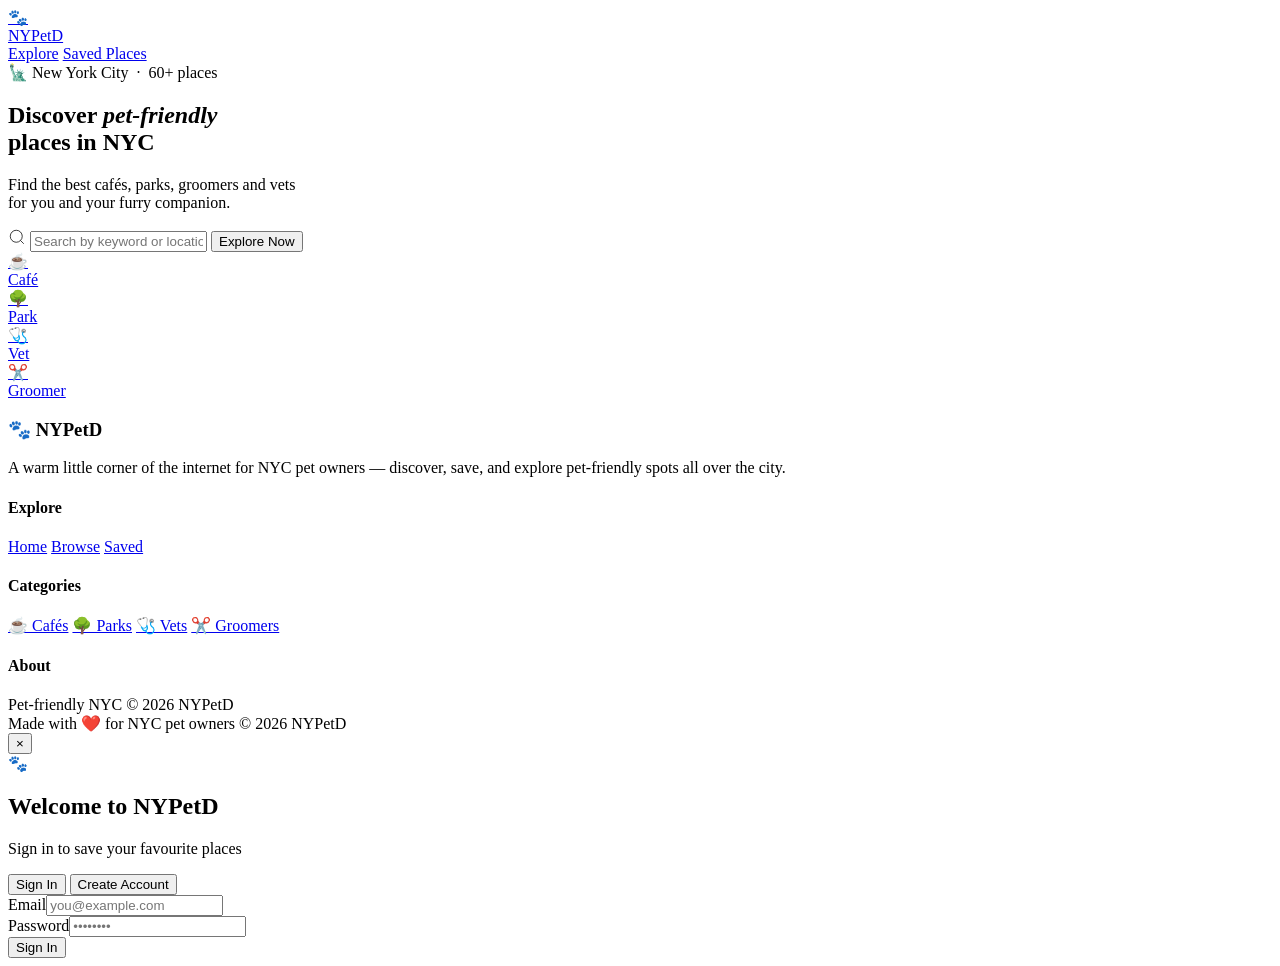
==== index.html @ 4661928f "Add files via upload" ====
<!DOCTYPE html>
<html lang="en">
<head>
  <meta charset="UTF-8"/>
  <meta name="viewport" content="width=device-width, initial-scale=1.0"/>
  <title>NYPetD — Pet-Friendly NYC</title>
  <link rel="stylesheet" href="css/style.css"/>
</head>
<body>

<!-- NAV -->
<nav class="site-nav">
  <div class="nav-inner">
    <a href="index.html" class="nav-logo">
      <div class="nav-logo-icon">🐾</div>
      NYPetD
    </a>
    <div class="nav-links">
      <a href="browse.html" class="nav-link">Explore</a>
      <a href="saved.html"  class="nav-link">Saved Places</a>
      <div id="navRight"></div>
    </div>
  </div>
</nav>

<!-- HERO -->
<section class="home-hero">
  <div class="hero-bg"></div>
  <div class="hero-orb orb-1"></div>
  <div class="hero-orb orb-2"></div>
  <div class="hero-orb orb-3"></div>

  <div class="hero-content">
    <div class="hero-badge">🗽 New York City &nbsp;·&nbsp; 60+ places</div>

    <h1 class="hero-title">
      Discover <em>pet-friendly</em><br>places in NYC
    </h1>

    <p class="hero-sub">
      Find the best cafés, parks, groomers and vets<br>
      for you and your furry companion.
    </p>

    <form class="hero-search" onsubmit="goSearch(event)">
      <svg width="18" height="18" fill="none" stroke="currentColor" viewBox="0 0 24 24">
        <circle cx="11" cy="11" r="8"/><line x1="21" y1="21" x2="16.65" y2="16.65"/>
      </svg>
      <input class="hero-search-input" id="heroQ" type="text" placeholder="Search by keyword or location…" autocomplete="off"/>
      <button type="submit" class="hero-search-btn">Explore Now</button>
    </form>

    <!-- Category cards -->
    <div class="cat-grid">
      <a href="browse.html?category=Cafe" class="cat-card cat-cafe">
        <div class="cat-icon-wrap">☕</div>
        <span class="cat-label">Café</span>
      </a>
      <a href="browse.html?category=Park" class="cat-card cat-park">
        <div class="cat-icon-wrap">🌳</div>
        <span class="cat-label">Park</span>
      </a>
      <a href="browse.html?category=Vet" class="cat-card cat-vet">
        <div class="cat-icon-wrap">🩺</div>
        <span class="cat-label">Vet</span>
      </a>
      <a href="browse.html?category=Groomer" class="cat-card cat-groomer">
        <div class="cat-icon-wrap">✂️</div>
        <span class="cat-label">Groomer</span>
      </a>
    </div>
  </div>
</section>

<!-- FOOTER -->
<footer class="site-footer">
  <div class="footer-inner">
    <div class="footer-brand">
      <h3>🐾 NYPetD</h3>
      <p>A warm little corner of the internet for NYC pet owners — discover, save, and explore pet-friendly spots all over the city.</p>
    </div>
    <div class="footer-col">
      <h4>Explore</h4>
      <a href="index.html">Home</a>
      <a href="browse.html">Browse</a>
      <a href="saved.html">Saved</a>
    </div>
    <div class="footer-col">
      <h4>Categories</h4>
      <a href="browse.html?category=Cafe">☕ Cafés</a>
      <a href="browse.html?category=Park">🌳 Parks</a>
      <a href="browse.html?category=Vet">🩺 Vets</a>
      <a href="browse.html?category=Groomer">✂️ Groomers</a>
    </div>
    <div class="footer-col">
      <h4>About</h4>
      <span>Pet-friendly NYC</span>
      <span>© 2026 NYPetD</span>
    </div>
  </div>
  <div class="footer-bottom">
    <span>Made with ❤️ for NYC pet owners</span>
    <span>© 2026 NYPetD</span>
  </div>
</footer>

<!-- AUTH MODAL -->
<div class="modal-bg" id="authModal">
  <div class="modal-box">
    <button class="modal-x" onclick="closeModal()">×</button>
    <div class="modal-top">
      <div class="modal-emoji">🐾</div>
      <h2>Welcome to NYPetD</h2>
      <p>Sign in to save your favourite places</p>
    </div>
    <div class="tab-row">
      <button class="tab-btn active" data-tab="login">Sign In</button>
      <button class="tab-btn" data-tab="reg">Create Account</button>
    </div>
    <div id="loginForm" class="tab-form">
      <div class="form-f"><label>Email</label><input type="email" id="lEmail" placeholder="you@example.com"/></div>
      <div class="form-f"><label>Password</label><input type="password" id="lPass" placeholder="••••••••"/></div>
      <button class="form-sub" id="loginBtn">Sign In</button>
      <div class="form-err" id="lErr"></div>
    </div>
    <div id="regForm" class="tab-form" style="display:none">
      <div class="form-f"><label>Username</label><input type="text" id="rUser" placeholder="PupParent42"/></div>
      <div class="form-f"><label>Email</label><input type="email" id="rEmail" placeholder="you@example.com"/></div>
      <div class="form-f"><label>Password</label><input type="password" id="rPass" placeholder="Min. 6 characters"/></div>
      <button class="form-sub" id="regBtn">Create Account</button>
      <div class="form-err" id="rErr"></div>
    </div>
  </div>
</div>

<script src="js/data.js"></script>
<script src="js/demo-api.js"></script>
<script src="js/utils.js"></script>
<script>
function goSearch(e) {
  e.preventDefault();
  const q = document.getElementById('heroQ').value.trim();
  location.href = 'browse.html' + (q ? '?search=' + encodeURIComponent(q) : '');
}
</script>
</body>
</html>
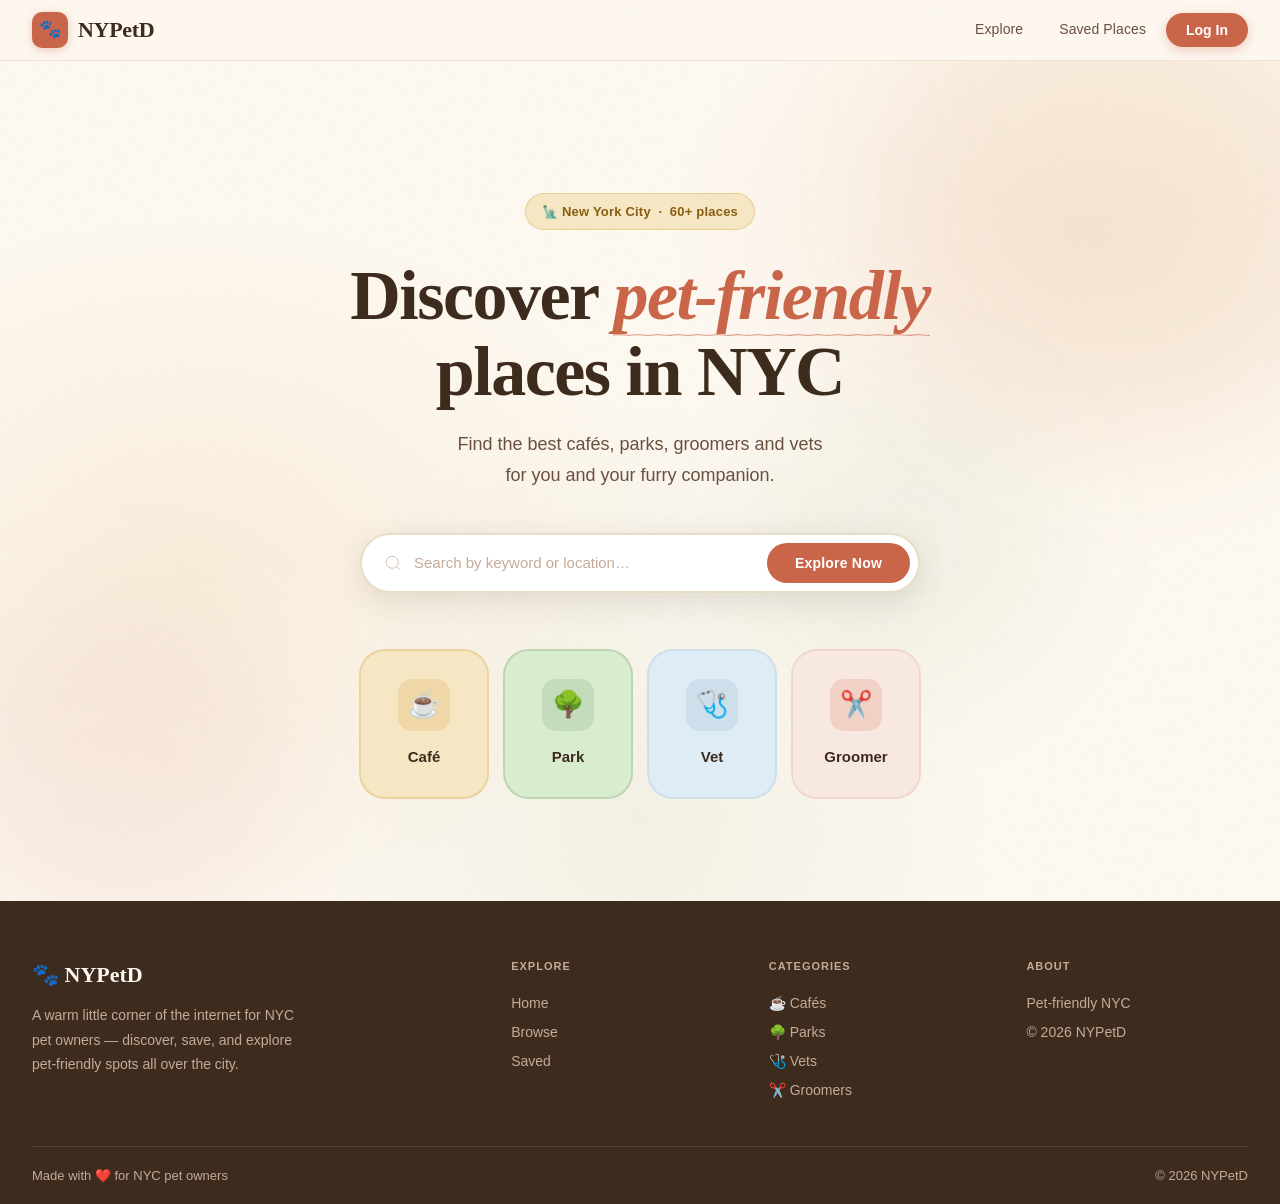
==== commit fba9259b: "Add files via upload" ====
--- a/index.html
+++ b/index.html
@@ -4,7 +4,7 @@
   <meta charset="UTF-8"/>
   <meta name="viewport" content="width=device-width, initial-scale=1.0"/>
   <title>NYPetD — Pet-Friendly NYC</title>
-  <link rel="stylesheet" href="css/style.css"/>
+  <link rel="stylesheet" href="style.css"/>
 </head>
 <body>
 
@@ -133,9 +133,9 @@
   </div>
 </div>
 
-<script src="js/data.js"></script>
-<script src="js/demo-api.js"></script>
-<script src="js/utils.js"></script>
+<script src="data.js"></script>
+<script src="demo-api.js"></script>
+<script src="utils.js"></script>
 <script>
 function goSearch(e) {
   e.preventDefault();
--- a/style.css
+++ b/style.css
@@ -0,0 +1,1265 @@
+@import url('https://fonts.googleapis.com/css2?family=Playfair+Display:ital,wght@0,500;0,700;0,900;1,500;1,700&family=Jost:wght@300;400;500;600&display=swap');
+
+/* ═══════════════════════════════════════════════════════════════
+   DESIGN TOKENS — Warm Autumn Café palette
+   ═══════════════════════════════════════════════════════════════ */
+:root {
+  /* Core palette */
+  --cream:       #fdf8f0;
+  --cream-2:     #f9f1e3;
+  --cream-3:     #f2e8d5;
+  --parchment:   #e8dcc8;
+
+  --terracotta:  #c9664a;
+  --terra-light: #e8896e;
+  --terra-muted: #d4876d;
+  --terra-dark:  #a34f38;
+
+  --moss:        #6b8f5e;
+  --moss-light:  #8aaa7c;
+  --moss-muted:  #a8c49c;
+  --moss-pale:   #d8ecd0;
+
+  --honey:       #d4922a;
+  --honey-pale:  #f5e6c4;
+
+  --blush:       #e8b4a4;
+  --blush-pale:  #f7e8e2;
+
+  --sky-warm:    #a8c4d4;
+  --sky-pale:    #deedf5;
+
+  --bark:        #3d2c1e;
+  --bark-mid:    #6b5040;
+  --bark-soft:   #9a7a68;
+  --bark-muted:  #c4aa98;
+
+  /* Semantic */
+  --bg:          #fdf6ee;
+  --bg-raised:   #ffffff;
+  --bg-sidebar:  var(--cream-2);
+  --border:      var(--parchment);
+  --border-soft: #ede4d4;
+  --text-1:      var(--bark);
+  --text-2:      var(--bark-mid);
+  --text-3:      var(--bark-soft);
+  --text-4:      var(--bark-muted);
+  --accent:      #e8a87c;
+  --accent-lt:   var(--terra-light);
+
+  /* Shadows — warm tinted */
+  --shadow-xs: 0 1px 3px rgba(61,44,30,0.06);
+  --shadow-sm: 0 3px 12px rgba(61,44,30,0.08);
+  --shadow-md: 0 8px 32px rgba(61,44,30,0.12);
+  --shadow-lg: 0 20px 60px rgba(61,44,30,0.15);
+  --shadow-inset: inset 0 1px 4px rgba(61,44,30,0.06);
+
+  /* Radius */
+  --r-xs:   6px;
+  --r-sm:   12px;
+  --r-md:   18px;
+  --r-lg:   26px;
+  --r-xl:   36px;
+  --r-pill: 999px;
+}
+
+/* ═══════════════════════════════════════════════════════════════
+   BASE
+   ═══════════════════════════════════════════════════════════════ */
+*, *::before, *::after { box-sizing: border-box; margin: 0; padding: 0; }
+html { scroll-behavior: smooth; -webkit-font-smoothing: antialiased; }
+
+body {
+  font-family: 'Jost', sans-serif;
+  background: var(--cream);
+  color: var(--text-1);
+  line-height: 1.65;
+  min-height: 100vh;
+  /* Subtle warm noise texture */
+  background-image:
+    url("data:image/svg+xml,%3Csvg viewBox='0 0 256 256' xmlns='http://www.w3.org/2000/svg'%3E%3Cfilter id='noise'%3E%3CfeTurbulence type='fractalNoise' baseFrequency='0.9' numOctaves='4' stitchTiles='stitch'/%3E%3CfeColorMatrix type='saturate' values='0'/%3E%3C/filter%3E%3Crect width='100%25' height='100%25' filter='url(%23noise)' opacity='0.025'/%3E%3C/svg%3E");
+}
+
+a { text-decoration: none; color: inherit; }
+button { font-family: 'Jost', sans-serif; cursor: pointer; }
+img { display: block; max-width: 100%; }
+
+/* ═══════════════════════════════════════════════════════════════
+   NAVIGATION
+   ═══════════════════════════════════════════════════════════════ */
+.site-nav {
+  position: sticky;
+  top: 0;
+  z-index: 200;
+  background: rgba(253,248,240,0.88);
+  backdrop-filter: blur(20px) saturate(1.4);
+  border-bottom: 1.5px solid var(--border-soft);
+  padding: 0 32px;
+}
+
+.nav-inner {
+  max-width: 1320px;
+  margin: 0 auto;
+  height: 60px;
+  display: flex;
+  align-items: center;
+  justify-content: space-between;
+}
+
+.nav-logo {
+  display: flex;
+  align-items: center;
+  gap: 10px;
+  font-family: 'Playfair Display', serif;
+  font-size: 22px;
+  font-weight: 700;
+  color: var(--bark);
+  letter-spacing: -0.3px;
+}
+
+.nav-logo-icon {
+  width: 36px; height: 36px;
+  background: var(--terracotta);
+  border-radius: 10px;
+  display: flex;
+  align-items: center;
+  justify-content: center;
+  font-size: 18px;
+  box-shadow: 0 2px 8px rgba(201,102,74,0.35);
+}
+
+
+.nav-links { display: flex; align-items: center; gap: 4px; }
+
+.nav-link {
+  font-size: 14px;
+  font-weight: 500;
+  color: var(--text-2);
+  padding: 8px 16px;
+  border-radius: var(--r-pill);
+  border: none;
+  background: transparent;
+  transition: all 0.2s;
+  letter-spacing: 0.1px;
+}
+.nav-link:hover  { color: var(--text-1); background: var(--cream-3); }
+.nav-link.active { color: var(--bark); background: var(--cream-3); font-weight: 600; }
+
+.nav-signin {
+  background: var(--terracotta);
+  color: #fff !important;
+  padding: 9px 20px;
+  border-radius: var(--r-pill);
+  font-size: 14px;
+  font-weight: 600;
+  border: none;
+  box-shadow: 0 3px 12px rgba(201,102,74,0.32);
+  transition: all 0.2s;
+}
+.nav-signin:hover { background: var(--terra-dark); transform: translateY(-1px); box-shadow: 0 5px 16px rgba(201,102,74,0.4); }
+
+.nav-user-row { display: flex; align-items: center; gap: 10px; }
+.nav-avatar {
+  width: 32px; height: 32px;
+  border-radius: 50%;
+  background: linear-gradient(135deg, var(--terracotta), var(--honey));
+  color: #fff;
+  font-size: 13px;
+  font-weight: 700;
+  display: flex;
+  align-items: center;
+  justify-content: center;
+}
+.nav-username { font-size: 14px; font-weight: 500; color: var(--text-2); }
+.nav-logout {
+  font-size: 13px;
+  color: var(--text-3);
+  background: none;
+  border: 1.5px solid var(--border);
+  border-radius: var(--r-pill);
+  padding: 6px 14px;
+  transition: all 0.2s;
+}
+.nav-logout:hover { color: var(--text-1); border-color: var(--bark-muted); }
+
+/* ═══════════════════════════════════════════════════════════════
+   HOME HERO
+   ═══════════════════════════════════════════════════════════════ */
+.home-hero {
+  position: relative;
+  padding: 90px 32px 60px;
+  overflow: hidden;
+  min-height: calc(100vh - 60px);
+  display: flex;
+  flex-direction: column;
+  align-items: center;
+  justify-content: center;
+  border-bottom: none;
+}
+
+/* Warm gradient mesh background */
+.hero-bg {
+  position: absolute;
+  inset: 0;
+  pointer-events: none;
+  background:
+    radial-gradient(ellipse 700px 500px at 15% 60%, rgba(212,146,42,0.10) 0%, transparent 70%),
+    radial-gradient(ellipse 600px 400px at 85% 20%, rgba(201,102,74,0.09) 0%, transparent 70%),
+    radial-gradient(ellipse 500px 600px at 50% 90%, rgba(107,143,94,0.07) 0%, transparent 70%);
+}
+
+/* Soft decorative circles */
+.hero-orb {
+  position: absolute;
+  border-radius: 50%;
+  filter: blur(60px);
+  pointer-events: none;
+}
+.orb-1 { width: 480px; height: 480px; background: rgba(212,146,42,0.08);  top: -100px; right: -80px; }
+.orb-2 { width: 360px; height: 360px; background: rgba(201,102,74,0.07);  bottom: -60px; left: -60px; }
+.orb-3 { width: 280px; height: 280px; background: rgba(107,143,94,0.07);  top: 40%; left: 60%; }
+
+.hero-content {
+  position: relative;
+  z-index: 1;
+  text-align: center;
+  max-width: 740px;
+  width: 100%;
+}
+
+/* Floating badge */
+.hero-badge {
+  display: inline-flex;
+  align-items: center;
+  gap: 7px;
+  background: var(--honey-pale);
+  border: 1.5px solid rgba(212,146,42,0.3);
+  color: #8a5e10;
+  font-size: 13px;
+  font-weight: 600;
+  padding: 7px 16px;
+  border-radius: var(--r-pill);
+  margin-bottom: 28px;
+  letter-spacing: 0.2px;
+  animation: floatIn 0.6s ease both;
+}
+
+@keyframes floatIn {
+  from { opacity: 0; transform: translateY(12px); }
+  to   { opacity: 1; transform: translateY(0); }
+}
+
+.hero-title {
+  font-family: 'Playfair Display', serif;
+  font-size: clamp(40px, 6vw, 70px);
+  font-weight: 900;
+  line-height: 1.08;
+  color: var(--bark);
+  margin-bottom: 20px;
+  letter-spacing: -1.5px;
+  animation: floatIn 0.7s ease 0.1s both;
+}
+
+.hero-title em {
+  font-style: italic;
+  color: var(--terracotta);
+  position: relative;
+}
+
+/* Squiggly underline */
+.hero-title em::after {
+  content: '';
+  position: absolute;
+  bottom: -4px;
+  left: 0; right: 0;
+  height: 6px;
+  background-image: url("data:image/svg+xml,%3Csvg xmlns='http://www.w3.org/2000/svg' viewBox='0 0 120 8'%3E%3Cpath d='M0,4 C15,1 25,7 40,4 C55,1 65,7 80,4 C95,1 105,7 120,4' fill='none' stroke='%23c9664a' stroke-width='2.5' stroke-linecap='round'/%3E%3C/svg%3E");
+  background-repeat: repeat-x;
+  background-size: 60px 6px;
+  opacity: 0.6;
+}
+
+.hero-sub {
+  font-size: 18px;
+  font-weight: 300;
+  color: var(--text-2);
+  margin-bottom: 42px;
+  line-height: 1.7;
+  animation: floatIn 0.7s ease 0.2s both;
+}
+
+/* Search bar */
+.hero-search {
+  display: flex;
+  align-items: center;
+  background: var(--bg-raised);
+  border: 2px solid var(--border);
+  border-radius: var(--r-pill);
+  padding: 8px 8px 8px 22px;
+  box-shadow: var(--shadow-md);
+  gap: 12px;
+  max-width: 560px;
+  margin: 0 auto 56px;
+  transition: border-color 0.2s, box-shadow 0.2s;
+  animation: floatIn 0.7s ease 0.3s both;
+}
+.hero-search:focus-within {
+  border-color: var(--terracotta);
+  box-shadow: 0 8px 36px rgba(61,44,30,0.14);
+}
+.hero-search svg { color: var(--text-4); flex-shrink: 0; }
+.hero-search-input {
+  flex: 1;
+  border: none;
+  outline: none;
+  font-size: 15px;
+  font-family: 'Jost', sans-serif;
+  color: var(--text-1);
+  background: transparent;
+}
+.hero-search-input::placeholder { color: var(--text-4); }
+.hero-search-btn {
+  background: var(--terracotta);
+  color: #fff;
+  border: none;
+  border-radius: var(--r-pill);
+  padding: 12px 28px;
+  font-size: 14px;
+  font-weight: 600;
+  letter-spacing: 0.2px;
+  transition: background 0.2s, transform 0.2s;
+  white-space: nowrap;
+}
+.hero-search-btn:hover { background: var(--terra-dark); transform: scale(1.03); }
+
+/* Category cards */
+.cat-grid {
+  display: flex;
+  gap: 14px;
+  justify-content: center;
+  flex-wrap: wrap;
+  animation: floatIn 0.7s ease 0.4s both;
+}
+
+.cat-card {
+  display: flex;
+  flex-direction: column;
+  align-items: center;
+  gap: 14px;
+  padding: 28px 30px;
+  border-radius: var(--r-lg);
+  border: 2px solid transparent;
+  cursor: pointer;
+  text-decoration: none;
+  transition: transform 0.25s cubic-bezier(.34,1.56,.64,1), box-shadow 0.25s;
+  min-width: 130px;
+  position: relative;
+  overflow: hidden;
+}
+.cat-card::before {
+  content: '';
+  position: absolute;
+  inset: 0;
+  border-radius: inherit;
+  opacity: 0;
+  transition: opacity 0.2s;
+}
+.cat-card:hover { transform: translateY(-5px) scale(1.03); }
+.cat-card:hover::before { opacity: 1; }
+
+.cat-cafe    { background: var(--honey-pale);  border-color: rgba(212,146,42,0.25); }
+.cat-park    { background: var(--moss-pale);   border-color: rgba(107,143,94,0.25); }
+.cat-vet     { background: var(--sky-pale);    border-color: rgba(168,196,212,0.35); }
+.cat-groomer { background: var(--blush-pale);  border-color: rgba(232,180,164,0.35); }
+
+.cat-cafe:hover    { box-shadow: 0 12px 36px rgba(212,146,42,0.2); }
+.cat-park:hover    { box-shadow: 0 12px 36px rgba(107,143,94,0.2); }
+.cat-vet:hover     { box-shadow: 0 12px 36px rgba(168,196,212,0.3); }
+.cat-groomer:hover { box-shadow: 0 12px 36px rgba(232,180,164,0.3); }
+
+.cat-icon-wrap {
+  width: 52px; height: 52px;
+  border-radius: 14px;
+  display: flex;
+  align-items: center;
+  justify-content: center;
+  font-size: 26px;
+}
+.cat-cafe    .cat-icon-wrap { background: rgba(212,146,42,0.18); }
+.cat-park    .cat-icon-wrap { background: rgba(107,143,94,0.18); }
+.cat-vet     .cat-icon-wrap { background: rgba(168,196,212,0.35); }
+.cat-groomer .cat-icon-wrap { background: rgba(232,180,164,0.45); }
+
+.cat-label { font-size: 15px; font-weight: 600; color: var(--bark); }
+
+/* ═══════════════════════════════════════════════════════════════
+   BROWSE LAYOUT
+   ═══════════════════════════════════════════════════════════════ */
+.browse-shell {
+  display: flex;
+  max-width: 1320px;
+  margin: 0 auto;
+  min-height: calc(100vh - 60px);
+}
+
+/* ── Sidebar ──────────────────────────────────────────────────── */
+.sidebar {
+  width: 272px;
+  flex-shrink: 0;
+  background: var(--cream-2);
+  border-right: 1.5px solid var(--border-soft);
+  padding: 28px 22px;
+  position: sticky;
+  top: 60px;
+  height: calc(100vh - 60px);
+  overflow-y: auto;
+}
+
+.sidebar-heading {
+  font-family: 'Playfair Display', serif;
+  font-size: 24px;
+  font-weight: 700;
+  color: var(--bark);
+  margin-bottom: 28px;
+  letter-spacing: -0.3px;
+}
+
+.filter-group { margin-bottom: 26px; }
+.filter-group-title {
+  font-size: 11px;
+  font-weight: 700;
+  text-transform: uppercase;
+  letter-spacing: 1.2px;
+  color: var(--text-3);
+  margin-bottom: 10px;
+}
+
+.check-row {
+  display: flex;
+  align-items: center;
+  gap: 10px;
+  padding: 8px 10px;
+  border-radius: var(--r-sm);
+  cursor: pointer;
+  transition: background 0.15s;
+  margin-bottom: 2px;
+}
+.check-row:hover { background: var(--cream-3); }
+
+.check-row input[type="checkbox"] {
+  width: 18px; height: 18px;
+  border-radius: 5px;
+  accent-color: var(--terracotta);
+  cursor: pointer;
+  flex-shrink: 0;
+}
+.check-row label {
+  font-size: 14.5px;
+  font-weight: 400;
+  color: var(--text-2);
+  cursor: pointer;
+  line-height: 1;
+}
+
+.filter-rule {
+  height: 1px;
+  background: var(--border-soft);
+  margin: 8px 0 22px;
+}
+
+/* ── Main content ─────────────────────────────────────────────── */
+.browse-main {
+  flex: 1;
+  display: flex;
+  flex-direction: column;
+  min-width: 0;
+}
+
+.browse-topbar {
+  position: sticky;
+  top: 60px;
+  z-index: 100;
+  background: rgba(253,248,240,0.9);
+  backdrop-filter: blur(14px);
+  border-bottom: 1.5px solid var(--border-soft);
+  padding: 12px 28px;
+  display: flex;
+  align-items: center;
+  gap: 12px;
+}
+
+.search-pill {
+  flex: 1;
+  display: flex;
+  align-items: center;
+  gap: 10px;
+  background: var(--bg-raised);
+  border: 1.5px solid var(--border);
+  border-radius: var(--r-pill);
+  padding: 10px 18px;
+  transition: border-color 0.2s, box-shadow 0.2s;
+}
+.search-pill:focus-within {
+  border-color: var(--terracotta);
+  box-shadow: 0 0 0 3px rgba(201,102,74,0.1);
+}
+.search-pill svg { color: var(--text-4); flex-shrink: 0; }
+.search-pill input {
+  flex: 1;
+  border: none;
+  outline: none;
+  font-size: 14px;
+  font-family: 'Jost', sans-serif;
+  color: var(--text-1);
+  background: transparent;
+}
+.search-pill input::placeholder { color: var(--text-4); }
+
+.view-toggle {
+  display: flex;
+  background: var(--cream-3);
+  border-radius: var(--r-pill);
+  padding: 3px;
+  gap: 2px;
+  flex-shrink: 0;
+}
+.view-btn {
+  padding: 7px 18px;
+  font-size: 13px;
+  font-weight: 600;
+  border: none;
+  border-radius: var(--r-pill);
+  background: transparent;
+  color: var(--text-3);
+  transition: all 0.18s;
+}
+.view-btn.active { background: var(--bg-raised); color: var(--bark); box-shadow: var(--shadow-xs); }
+
+/* Filter pills strip */
+.pills-bar {
+  display: flex;
+  flex-wrap: wrap;
+  gap: 8px;
+  padding: 10px 28px;
+  border-bottom: 1px solid var(--border-soft);
+  background: var(--cream-2);
+  min-height: 0;
+}
+.pills-bar:empty { display: none; }
+
+.f-pill {
+  display: inline-flex;
+  align-items: center;
+  gap: 6px;
+  background: var(--honey-pale);
+  border: 1.5px solid rgba(212,146,42,0.25);
+  color: #7a5010;
+  border-radius: var(--r-pill);
+  padding: 5px 13px;
+  font-size: 13px;
+  font-weight: 600;
+}
+.f-pill-x {
+  cursor: pointer;
+  opacity: 0.6;
+  font-size: 15px;
+  line-height: 1;
+  transition: opacity 0.15s;
+}
+.f-pill-x:hover { opacity: 1; }
+
+/* Result count + sort */
+.results-bar {
+  display: flex;
+  align-items: center;
+  justify-content: space-between;
+  padding: 12px 28px;
+  flex-wrap: wrap;
+  gap: 10px;
+}
+.results-count { font-size: 13px; color: var(--text-3); font-weight: 500; }
+.sort-wrap { display: flex; align-items: center; gap: 8px; }
+.sort-label { font-size: 13px; color: var(--text-4); }
+.sort-sel {
+  font-size: 13px;
+  font-family: 'Jost', sans-serif;
+  border: 1.5px solid var(--border);
+  border-radius: var(--r-pill);
+  padding: 6px 14px;
+  background: var(--bg-raised);
+  color: var(--text-2);
+  outline: none;
+  cursor: pointer;
+  transition: border-color 0.2s;
+}
+.sort-sel:focus { border-color: var(--terracotta); }
+
+/* ── List view ────────────────────────────────────────────────── */
+.list-area {
+  flex: 1;
+  overflow-y: auto;
+}
+.list-area.hidden { display: none; }
+
+.places-list {
+  padding: 16px 28px 60px;
+  display: flex;
+  flex-direction: column;
+  gap: 10px;
+}
+
+/* THE card — warm, tactile */
+
+.place-row {
+  display: flex;
+  align-items: stretch;
+  gap: 0;
+  background: var(--bg-raised);
+  border: 1.5px solid var(--border-soft);
+  border-radius: var(--r-lg);
+  overflow: hidden;
+  cursor: pointer;
+  transition: transform 0.22s cubic-bezier(.34,1.2,.64,1), box-shadow 0.22s, border-color 0.2s;
+  box-shadow: var(--shadow-xs);
+}
+.place-row:hover {
+  transform: translateY(-3px);
+  box-shadow: 0 4px 16px rgba(201, 102, 74, 0.1);
+  border-color: #e8a87c;
+}
+
+/* Left color accent strip */
+.place-row-accent {
+  width: 5px;
+  flex-shrink: 0;
+  border-radius: 0;
+}
+.accent-cafe    { background: linear-gradient(180deg, var(--honey), var(--terra-muted)); }
+.accent-park    { background: linear-gradient(180deg, var(--moss), var(--moss-light)); }
+.accent-vet     { background: linear-gradient(180deg, var(--sky-warm), #7ab0cc); }
+.accent-groomer { background: linear-gradient(180deg, var(--blush), #d4928a); }
+
+.place-row-thumb {
+  width: 96px;
+  min-height: 96px;
+  flex-shrink: 0;
+  display: flex;
+  align-items: center;
+  justify-content: center;
+  font-size: 38px;
+  background: var(--cream-2);
+}
+
+.place-row-body {
+  flex: 1;
+  padding: 18px 16px;
+  min-width: 0;
+  display: flex;
+  flex-direction: column;
+  justify-content: center;
+}
+
+.place-row-name {
+  font-family: 'Playfair Display', serif;
+  font-size: 18px;
+  font-weight: 700;
+  color: var(--bark);
+  margin-bottom: 3px;
+  white-space: nowrap;
+  overflow: hidden;
+  text-overflow: ellipsis;
+}
+
+.place-row-sub {
+  font-size: 13px;
+  color: var(--text-3);
+  margin-bottom: 8px;
+  font-weight: 400;
+}
+
+.place-row-meta {
+  display: flex;
+  flex-wrap: wrap;
+  align-items: center;
+  gap: 8px;
+  font-size: 13px;
+}
+
+.meta-star { color: #d4922a; }
+.meta-price { color: var(--text-3); }
+.meta-tag {
+  background: var(--cream-3);
+  color: var(--text-2);
+  border-radius: var(--r-pill);
+  padding: 2px 10px;
+  font-size: 12px;
+  font-weight: 500;
+  border: 1px solid var(--border-soft);
+}
+
+.place-row-desc {
+  margin-top: 5px;
+  font-size: 13px;
+  color: var(--text-3);
+  font-weight: 300;
+  white-space: nowrap;
+  overflow: hidden;
+  text-overflow: ellipsis;
+}
+
+.place-row-save {
+  flex-shrink: 0;
+  align-self: center;
+  padding: 12px 18px;
+  background: none;
+  border: none;
+  font-size: 22px;
+  cursor: pointer;
+  transition: transform 0.2s;
+  line-height: 1;
+  color: var(--parchment);
+}
+.place-row-save:hover { transform: scale(1.2); color: #e74c3c; }
+.place-row-save.saved { color: #e74c3c; }
+
+/* ── Map container ────────────────────────────────────────────── */
+.map-area {
+  flex: 1;
+  position: relative;
+  display: none;
+}
+.map-area.active { display: block; }
+#mapView { position: absolute; inset: 0; z-index: 1; }
+
+/* ── States ───────────────────────────────────────────────────── */
+.state-box {
+  padding: 72px 28px;
+  text-align: center;
+  color: var(--text-3);
+}
+.state-icon { font-size: 48px; margin-bottom: 16px; }
+.state-box h3 {
+  font-family: 'Playfair Display', serif;
+  font-size: 20px;
+  color: var(--text-2);
+  margin-bottom: 8px;
+}
+.state-box p { font-size: 14px; }
+
+.spin-wrap { margin-bottom: 16px; }
+.spin {
+  display: inline-block;
+  width: 36px; height: 36px;
+  border: 3px solid var(--border);
+  border-top-color: var(--terracotta);
+  border-radius: 50%;
+  animation: spin 0.8s linear infinite;
+}
+@keyframes spin { to { transform: rotate(360deg); } }
+
+/* ═══════════════════════════════════════════════════════════════
+   DETAIL PAGE
+   ═══════════════════════════════════════════════════════════════ */
+.detail-page {
+  max-width: 900px;
+  margin: 0 auto;
+  padding: 44px 28px 96px;
+}
+
+.breadcrumb {
+  display: flex;
+  align-items: center;
+  gap: 8px;
+  font-size: 13px;
+  color: var(--text-3);
+  margin-bottom: 30px;
+}
+.breadcrumb a { color: var(--terracotta); font-weight: 600; }
+.breadcrumb a:hover { text-decoration: underline; }
+
+.detail-card {
+  background: var(--bg-raised);
+  border: 1.5px solid var(--border-soft);
+  border-radius: var(--r-xl);
+  overflow: hidden;
+  box-shadow: var(--shadow-sm);
+  margin-bottom: 20px;
+}
+
+.detail-thumb {
+  height: 220px;
+  display: flex;
+  align-items: center;
+  justify-content: center;
+  font-size: 88px;
+  position: relative;
+}
+
+/* Warm gradient overlay */
+.detail-thumb::after {
+  content: '';
+  position: absolute;
+  bottom: 0; left: 0; right: 0;
+  height: 80px;
+  background: linear-gradient(to top, var(--bg-raised), transparent);
+}
+
+.detail-body { padding: 28px 36px 36px; }
+
+.detail-cat-tag {
+  display: inline-flex;
+  align-items: center;
+  gap: 6px;
+  font-size: 12px;
+  font-weight: 600;
+  text-transform: uppercase;
+  letter-spacing: 0.8px;
+  padding: 5px 14px;
+  border-radius: var(--r-pill);
+  margin-bottom: 14px;
+}
+.tag-cafe    { background: var(--honey-pale);  color: #7a5010; }
+.tag-groomer { background: var(--blush-pale);  color: #8a3a30; }
+.tag-park    { background: var(--moss-pale);   color: #3a6030; }
+.tag-vet     { background: var(--sky-pale);    color: #2a5070; }
+
+.detail-name {
+  font-family: 'Playfair Display', serif;
+  font-size: 32px;
+  font-weight: 900;
+  color: var(--bark);
+  line-height: 1.15;
+  letter-spacing: -0.5px;
+  margin-bottom: 8px;
+}
+.detail-addr {
+  font-size: 15px;
+  color: var(--text-3);
+  margin-bottom: 24px;
+  display: flex;
+  align-items: flex-start;
+  gap: 6px;
+}
+
+.detail-btns { display: flex; gap: 12px; flex-wrap: wrap; }
+
+.btn-save {
+  display: inline-flex;
+  align-items: center;
+  gap: 8px;
+  padding: 12px 24px;
+  border-radius: var(--r-pill);
+  font-size: 14px;
+  font-weight: 600;
+  border: 2px solid var(--border);
+  background: transparent;
+  color: var(--text-2);
+  transition: all 0.2s;
+}
+.btn-save:hover { border-color: #e74c3c; color: #e74c3c; }
+.btn-save.saved { background: #fff0f0; border-color: #e74c3c; color: #e74c3c; }
+
+.btn-web {
+  display: inline-flex;
+  align-items: center;
+  gap: 8px;
+  padding: 12px 24px;
+  border-radius: var(--r-pill);
+  font-size: 14px;
+  font-weight: 600;
+  background: var(--terracotta);
+  color: #fff;
+  border: none;
+  box-shadow: 0 4px 14px rgba(201,102,74,0.3);
+  transition: all 0.2s;
+}
+.btn-web:hover { background: var(--terra-dark); transform: translateY(-1px); }
+
+.info-grid {
+  display: grid;
+  grid-template-columns: repeat(auto-fill, minmax(200px, 1fr));
+  gap: 12px;
+}
+
+.info-tile {
+  background: var(--cream-2);
+  border: 1.5px solid var(--border-soft);
+  border-radius: var(--r-md);
+  padding: 16px 18px;
+  box-shadow: var(--shadow-inset);
+}
+.info-tile-label {
+  font-size: 10px;
+  font-weight: 700;
+  text-transform: uppercase;
+  letter-spacing: 1px;
+  color: var(--text-4);
+  margin-bottom: 7px;
+}
+.info-tile-val {
+  font-size: 15px;
+  font-weight: 600;
+  color: var(--bark);
+}
+
+/* ═══════════════════════════════════════════════════════════════
+   SAVED PAGE
+   ═══════════════════════════════════════════════════════════════ */
+.saved-page { max-width: 1100px; margin: 0 auto; padding: 44px 28px 96px; }
+
+.page-heading {
+  font-family: 'Playfair Display', serif;
+  font-size: 34px;
+  font-weight: 900;
+  color: var(--bark);
+  letter-spacing: -0.5px;
+  margin-bottom: 8px;
+}
+.page-sub { font-size: 15px; color: var(--text-3); margin-bottom: 36px; }
+
+.saved-grid {
+  display: grid;
+  grid-template-columns: repeat(auto-fill, minmax(290px, 1fr));
+  gap: 18px;
+}
+
+.saved-card {
+  background: var(--bg-raised);
+  border: 1.5px solid var(--border-soft);
+  border-radius: var(--r-lg);
+  overflow: hidden;
+  transition: transform 0.22s, box-shadow 0.22s;
+  box-shadow: var(--shadow-xs);
+}
+.saved-card:hover { transform: translateY(-3px); box-shadow: var(--shadow-md); }
+
+.saved-card-thumb {
+  height: 120px;
+  display: flex;
+  align-items: center;
+  justify-content: center;
+  font-size: 48px;
+}
+
+.saved-card-body { padding: 16px 20px; }
+.saved-card-name { font-family: 'Playfair Display', serif; font-size: 17px; font-weight: 700; color: var(--bark); margin-bottom: 4px; }
+.saved-card-sub  { font-size: 13px; color: var(--text-3); margin-bottom: 14px; }
+.saved-card-btns { display: flex; gap: 8px; }
+
+.btn-remove {
+  flex: 1;
+  padding: 9px;
+  font-size: 13px;
+  font-weight: 600;
+  border-radius: var(--r-sm);
+  border: 1.5px solid var(--border);
+  background: transparent;
+  color: var(--text-3);
+  transition: all 0.18s;
+}
+.btn-remove:hover { border-color: #c0392b; color: #c0392b; background: #fff5f5; }
+
+.btn-view {
+  flex: 1;
+  padding: 9px;
+  font-size: 13px;
+  font-weight: 600;
+  border-radius: var(--r-sm);
+  border: none;
+  background: var(--terracotta);
+  color: #fff;
+  text-align: center;
+  display: flex;
+  align-items: center;
+  justify-content: center;
+  transition: background 0.18s;
+}
+.btn-view:hover { background: var(--terra-dark); }
+
+/* ═══════════════════════════════════════════════════════════════
+   AUTH MODAL
+   ═══════════════════════════════════════════════════════════════ */
+.modal-bg {
+  position: fixed;
+  inset: 0;
+  background: rgba(61,44,30,0.4);
+  backdrop-filter: blur(6px);
+  z-index: 900;
+  display: flex;
+  align-items: center;
+  justify-content: center;
+  padding: 24px;
+  opacity: 0;
+  pointer-events: none;
+  transition: opacity 0.22s;
+}
+.modal-bg.open { opacity: 1; pointer-events: all; }
+
+.modal-box {
+  background: var(--bg-raised);
+  border-radius: var(--r-xl);
+  padding: 40px;
+  width: 100%;
+  max-width: 400px;
+  box-shadow: var(--shadow-lg);
+  transform: translateY(16px) scale(0.98);
+  transition: transform 0.22s;
+  position: relative;
+}
+.modal-bg.open .modal-box { transform: translateY(0) scale(1); }
+
+.modal-x {
+  position: absolute;
+  top: 18px; right: 20px;
+  background: var(--cream-2);
+  border: none;
+  width: 30px; height: 30px;
+  border-radius: 50%;
+  font-size: 16px;
+  color: var(--text-3);
+  line-height: 1;
+  transition: background 0.15s, color 0.15s;
+}
+.modal-x:hover { background: var(--cream-3); color: var(--text-1); }
+
+.modal-top { text-align: center; margin-bottom: 26px; }
+.modal-emoji { font-size: 44px; margin-bottom: 12px; }
+.modal-top h2 { font-family: 'Playfair Display', serif; font-size: 24px; color: var(--bark); margin-bottom: 5px; }
+.modal-top p  { font-size: 14px; color: var(--text-3); }
+
+.tab-row {
+  display: flex;
+  background: var(--cream-2);
+  border-radius: var(--r-pill);
+  padding: 3px;
+  margin-bottom: 22px;
+}
+.tab-btn {
+  flex: 1;
+  padding: 9px;
+  font-size: 14px;
+  font-weight: 600;
+  border: none;
+  border-radius: var(--r-pill);
+  background: transparent;
+  color: var(--text-3);
+  transition: all 0.18s;
+}
+.tab-btn.active { background: var(--bg-raised); color: var(--bark); box-shadow: var(--shadow-xs); }
+
+.form-f { margin-bottom: 14px; }
+.form-f label { display: block; font-size: 13px; font-weight: 600; color: var(--text-2); margin-bottom: 5px; }
+.form-f input {
+  width: 100%;
+  padding: 12px 16px;
+  border: 2px solid var(--border);
+  border-radius: var(--r-sm);
+  font-size: 14px;
+  font-family: 'Jost', sans-serif;
+  background: var(--cream-2);
+  color: var(--text-1);
+  outline: none;
+  transition: border-color 0.2s, box-shadow 0.2s;
+}
+.form-f input:focus {
+  border-color: var(--terracotta);
+  background: var(--bg-raised);
+  box-shadow: 0 0 0 3px rgba(201,102,74,0.1);
+}
+
+.form-sub {
+  width: 100%;
+  padding: 13px;
+  background: var(--terracotta);
+  color: #fff;
+  border: none;
+  border-radius: var(--r-pill);
+  font-size: 15px;
+  font-weight: 600;
+  margin-top: 4px;
+  box-shadow: 0 4px 16px rgba(201,102,74,0.32);
+  transition: background 0.2s, transform 0.15s;
+}
+.form-sub:hover { background: var(--terra-dark); transform: scale(1.01); }
+
+.form-err {
+  font-size: 13px;
+  color: #c0392b;
+  text-align: center;
+  margin-top: 10px;
+  display: none;
+}
+.form-err.show { display: block; }
+
+/* ═══════════════════════════════════════════════════════════════
+   TOAST
+   ═══════════════════════════════════════════════════════════════ */
+.toast-stack {
+  position: fixed;
+  bottom: 28px;
+  right: 28px;
+  z-index: 9999;
+  display: flex;
+  flex-direction: column;
+  gap: 9px;
+}
+
+.toast {
+  background: var(--bark);
+  color: var(--cream);
+  padding: 12px 20px;
+  border-radius: var(--r-md);
+  font-size: 14px;
+  font-weight: 500;
+  box-shadow: var(--shadow-md);
+  display: flex;
+  align-items: center;
+  gap: 9px;
+  max-width: 300px;
+  border-left: 4px solid var(--terra-muted);
+  animation: tIn 0.28s ease, tOut 0.3s ease 2.7s forwards;
+}
+.toast.ok  { border-left-color: var(--moss); }
+.toast.err { border-left-color: var(--terracotta); }
+
+@keyframes tIn  { from { opacity:0; transform:translateX(24px); } to { opacity:1; transform:none; } }
+@keyframes tOut { to   { opacity:0; transform:translateX(24px); } }
+
+/* ═══════════════════════════════════════════════════════════════
+   FOOTER
+   ═══════════════════════════════════════════════════════════════ */
+.site-footer {
+  background: var(--bark);
+  color: var(--bark-muted);
+  padding: 56px 32px 0;
+}
+.footer-inner {
+  max-width: 1320px;
+  margin: 0 auto;
+  display: grid;
+  grid-template-columns: 2fr 1fr 1fr 1fr;
+  gap: 36px;
+  padding-bottom: 40px;
+}
+.footer-brand h3 { font-family: 'Playfair Display', serif; font-size: 22px; color: var(--cream); margin-bottom: 10px; }
+.footer-brand p  { font-size: 14px; line-height: 1.75; max-width: 280px; }
+.footer-col h4   { font-size: 11px; font-weight: 700; text-transform: uppercase; letter-spacing: 1px; color: var(--bark-muted); margin-bottom: 14px; }
+.footer-col a, .footer-col span { display: block; font-size: 14px; color: var(--bark-muted); padding: 3px 0; transition: color 0.15s; }
+.footer-col a:hover { color: var(--cream); }
+.footer-bottom { max-width: 1320px; margin: 0 auto; border-top: 1px solid #5a3f30; padding: 18px 0; font-size: 13px; display: flex; justify-content: space-between; }
+
+/* ═══════════════════════════════════════════════════════════════
+   RESPONSIVE
+   ═══════════════════════════════════════════════════════════════ */
+@media (max-width: 960px) {
+  .browse-shell { flex-direction: column; }
+  .sidebar { width: 100%; height: auto; position: static; border-right: none; border-bottom: 1.5px solid var(--border-soft); }
+  .footer-inner { grid-template-columns: 1fr 1fr; }
+}
+@media (max-width: 640px) {
+  .hero-title { font-size: 34px; }
+  .cat-grid   { gap: 10px; }
+  .cat-card   { padding: 20px 22px; min-width: 110px; }
+  .footer-inner { grid-template-columns: 1fr; }
+  .detail-body { padding: 20px 22px 28px; }
+  .info-grid { grid-template-columns: 1fr 1fr; }
+  .sidebar { padding: 18px 16px; }
+  .places-list { padding: 12px 16px 40px; }
+  .browse-topbar { padding: 10px 16px; }
+}
+
+/*map sidebar*/
+#mapArea {
+  position: relative;
+}
+
+.map-sidebar {
+  position: absolute;
+  top: 0; right: 0;
+  width: 320px;
+  height: 100%;
+  background: var(--surface, #fff);
+  border-left: 1px solid #e8dcc8;
+  box-shadow: -4px 0 24px rgba(61,44,30,0.10);
+  z-index: 1000;
+  overflow-y: auto;
+  transform: translateX(100%);
+  transition: transform 0.28s cubic-bezier(.4,0,.2,1);
+  padding: 20px 18px 32px;
+}
+.map-sidebar.open {
+  transform: translateX(0);
+}
+.map-sidebar-close {
+  position: absolute;
+  top: 12px; right: 14px;
+  background: none; border: none;
+  font-size: 22px; cursor: pointer;
+  color: #9a7a68; line-height: 1;
+}
+.map-sidebar-close:hover { color: #3d2c1e; }
+
+.sb-thumb {
+  width: 100%; height: 100px;
+  border-radius: 12px;
+  display: flex; align-items: center; justify-content: center;
+  font-size: 42px;
+  margin-bottom: 14px;
+}
+.sb-name {
+  font-size: 20px; font-weight: 700;
+  color: #3d2c1e; margin: 6px 0 4px;
+  line-height: 1.25;
+}
+.sb-addr {
+  font-size: 13px; color: #9a7a68;
+  margin-bottom: 14px;
+}
+.sb-tiles {
+  display: grid;
+  grid-template-columns: 1fr 1fr;
+  gap: 8px;
+  margin-bottom: 18px;
+}
+.sb-tile {
+  background: #f8f3ec;
+  border-radius: 10px;
+  padding: 10px 12px;
+  display: flex; flex-direction: column; gap: 3px;
+}
+.sb-tile-full { grid-column: 1 / -1; }
+.sb-tile span { font-size: 11px; color: #9a7a68; }
+.sb-tile strong { font-size: 13px; color: #3d2c1e; }
+.sb-tile a { color: var(--terracotta, #c9664a); }
+
+.sb-btns {
+  display: flex; flex-direction: column; gap: 10px;
+}
+.sb-btn-detail {
+  display: block; text-align: center;
+  background: #3d2c1e; color: #fff;
+  border-radius: 999px;
+  padding: 12px 20px;
+  font-size: 14px; font-weight: 600;
+  text-decoration: none;
+  transition: opacity .18s;
+}
+.sb-btn-detail:hover { opacity: .85; }
+.sb-btn-save {
+  display: block; width: 100%;
+  background: transparent;
+  border: 1.5px solid #d4b896;
+  border-radius: 999px;
+  padding: 11px 20px;
+  font-size: 14px; font-weight: 600;
+  color: #3d2c1e; cursor: pointer;
+  transition: background .18s;
+}
+.sb-btn-save:hover { background: #f5ede0; }
+.sb-btn-save.saved { background: #fdecea; border-color: #e88c8c; color: #c0392b; }
+
+/* shrink map when sidebar open so map stays visible */
+#mapArea.sidebar-open #mapView {
+  margin-right: 320px;
+  transition: margin-right 0.28s cubic-bezier(.4,0,.2,1);
+}
